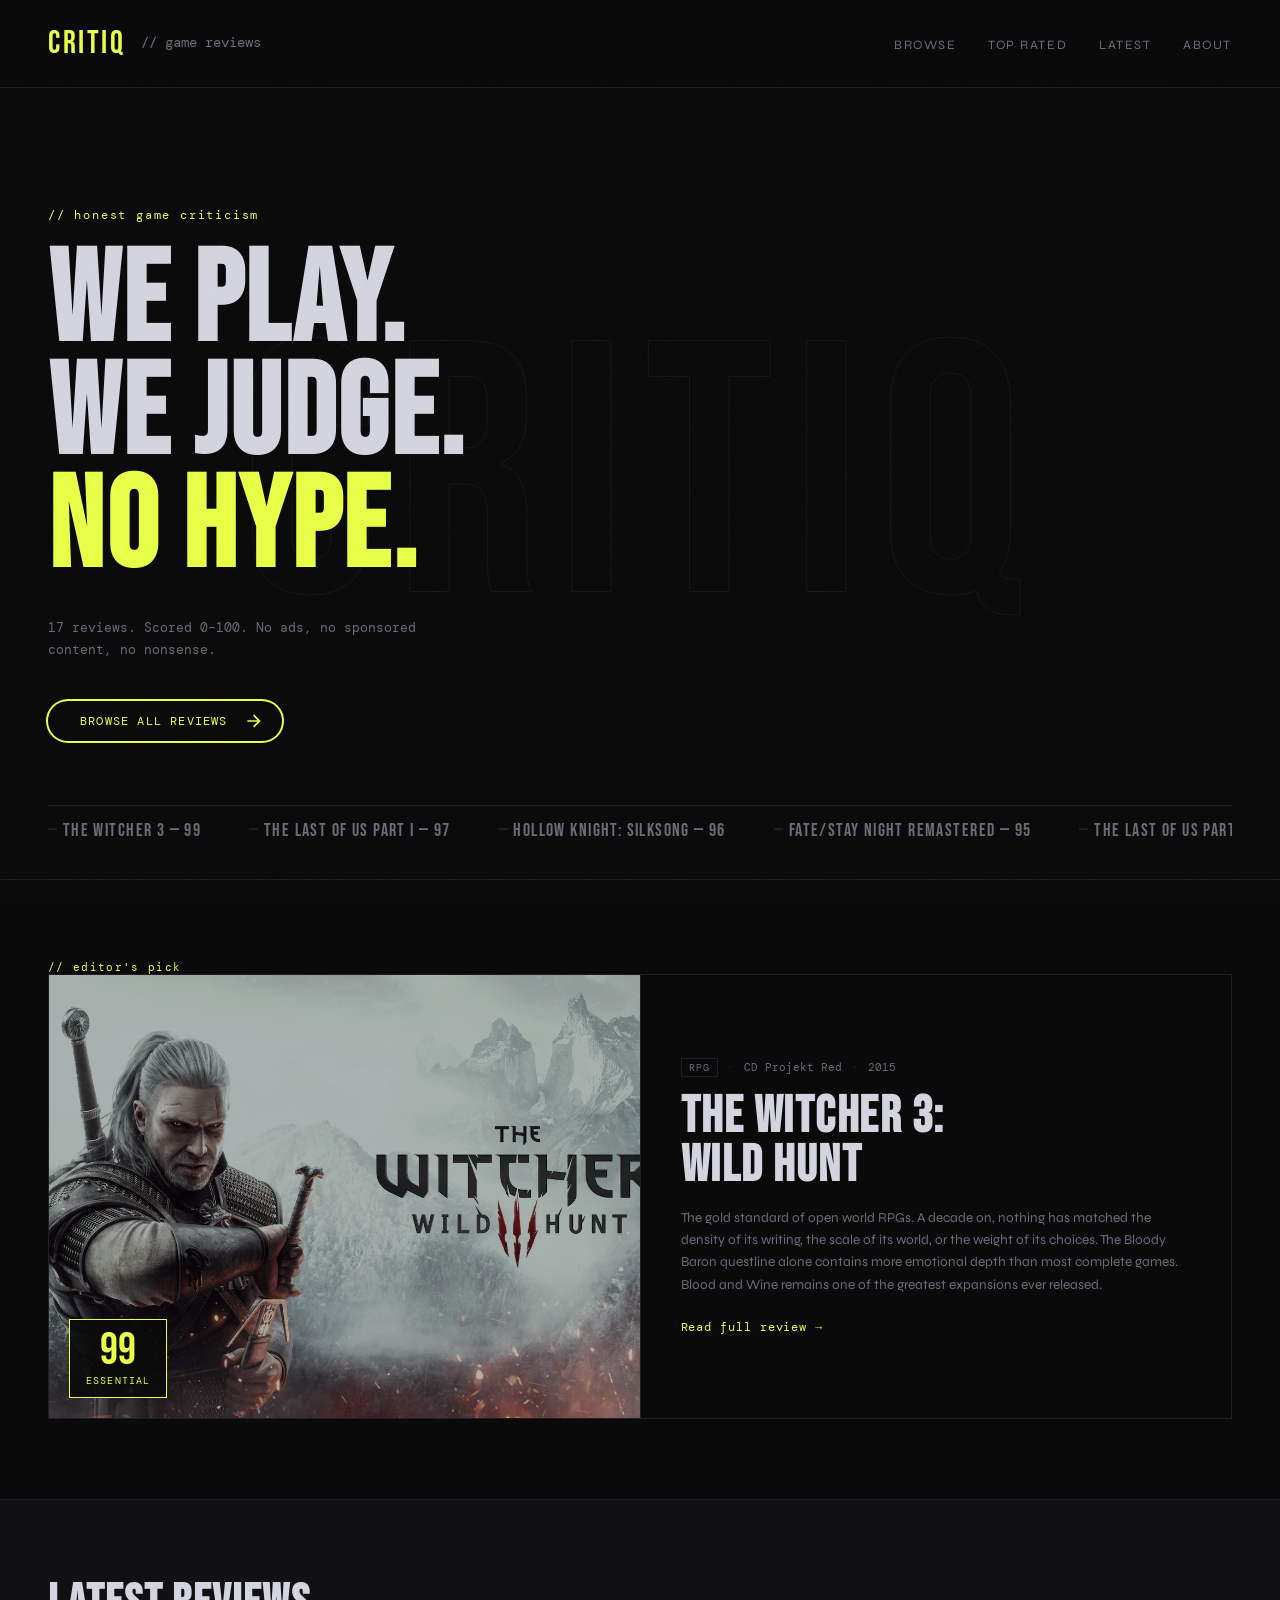
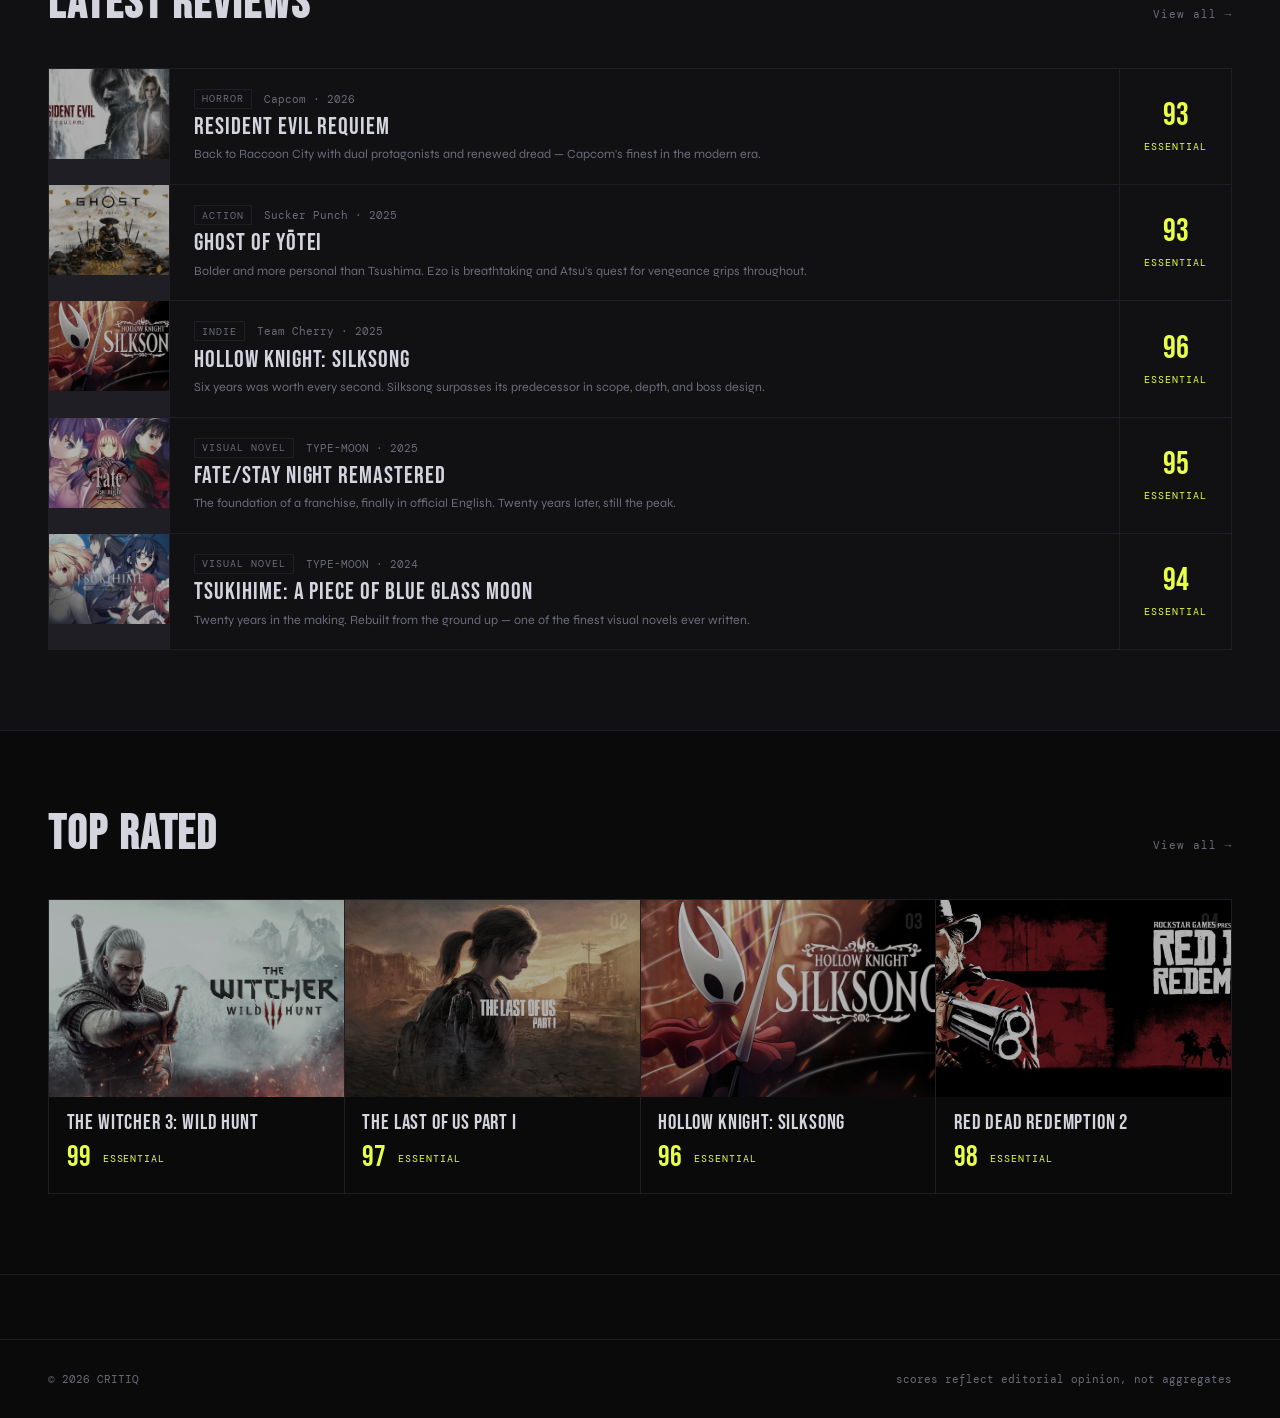
==== index.html @ df07ee08 "Initial Critiq upload" ====
<!DOCTYPE html>
<html lang="en">
<head>
  <meta charset="UTF-8" />
  <meta name="viewport" content="width=device-width, initial-scale=1.0" />
  <title>CRITIQ — Home</title>
  <link rel="preconnect" href="https://fonts.googleapis.com" />
  <link href="https://fonts.googleapis.com/css2?family=Bebas+Neue&family=DM+Mono:ital,wght@0,300;0,400;1,300&family=Syne:wght@400;700;800&display=swap" rel="stylesheet" />
  <link rel="stylesheet" href="css/style.css" />
  <link rel="stylesheet" href="css/home.css" />
</head>
<body>

  <nav>
    <a class="logo" href="index.html">CRITIQ <span>// game reviews</span></a>
    <ul class="nav-links">
      <li><a href="browse.html">Browse</a></li>
      <li><a href="top-rated.html">Top Rated</a></li>
      <li><a href="latest.html">Latest</a></li>
      <li><a href="about.html">About</a></li>
    </ul>
  </nav>

  <!-- HERO -->
  <section class="home-hero">
    <div class="hero-bg-text" aria-hidden="true">CRITIQ</div>
    <div class="hero-content">
      <p class="hero-eyebrow">// honest game criticism</p>
      <h1 class="hero-heading">
        WE PLAY.<br>
        WE JUDGE.<br>
        <em>NO HYPE.</em>
      </h1>
      <p class="hero-sub">17 reviews. Scored 0–100. No ads, no sponsored content, no nonsense.</p>
      <!-- Browse Button -->
    <a href="browse.html" class="animated-button">

    <svg viewBox="0 0 24 24" class="arr-2" xmlns="http://www.w3.org/2000/svg">
    <path d="M16.1716 10.9999L10.8076 5.63589L12.2218 4.22168L20 11.9999L12.2218 19.778L10.8076 18.3638L16.1716 12.9999H4V10.9999H16.1716Z"></path>
    </svg>

    <span class="text">Browse all reviews</span>

     <span class="circle"></span>

    <svg viewBox="0 0 24 24" class="arr-1" xmlns="http://www.w3.org/2000/svg">
    <path d="M16.1716 10.9999L10.8076 5.63589L12.2218 4.22168L20 11.9999L12.2218 19.778L10.8076 18.3638L16.1716 12.9999H4V10.9999H16.1716Z"></path>
    </svg>

  </a>
    </div>
    <div class="hero-ticker" aria-hidden="true">
      <div class="ticker-track">
        <span>THE WITCHER 3 — 99</span>
        <span>THE LAST OF US PART I — 97</span>
        <span>HOLLOW KNIGHT: SILKSONG — 96</span>
        <span>FATE/STAY NIGHT REMASTERED — 95</span>
        <span>THE LAST OF US PART II — 95</span>
        <span>TSUKIHIME: A PIECE OF BLUE GLASS MOON — 94</span>
        <span>GHOST OF YŌTEI — 93</span>
        <span>RESIDENT EVIL REQUIEM — 93</span>
        <span>UNCHARTED 4 — 93</span>
        <span>WITCH ON THE HOLY NIGHT — 92</span>
        <span>MARVEL'S SPIDER-MAN — 92</span>
        <span>GHOST OF TSUSHIMA — 91</span>
        <span>PERSONA 3 RELOAD — 91</span>
        <span>THE WITCHER 3 — 99</span>
        <span>THE LAST OF US PART I — 97</span>
        <span>HOLLOW KNIGHT: SILKSONG — 96</span>
        <span>FATE/STAY NIGHT REMASTERED — 95</span>
        <span>THE LAST OF US PART II — 95</span>
      </div>
    </div>
  </section>

  <!-- EDITOR'S PICK -->
  <section class="section">
    <div class="section-label">// editor's pick</div>
    <a class="featured-review" href="review.html?game=witcher3">
      <div class="featured-img">
        <img src="assets/images/banners/witcher3.jpg" alt="The Witcher 3" />
        <div class="featured-score-badge">
          <span class="badge-num">99</span>
          <span class="badge-label">Essential</span>
        </div>
      </div>
      <div class="featured-body">
        <div class="featured-meta">
          <span class="tag">RPG</span>
          <span class="dot">·</span>
          <span>CD Projekt Red</span>
          <span class="dot">·</span>
          <span>2015</span>
        </div>
        <h2 class="featured-title">The Witcher 3:<br>Wild Hunt</h2>
        <p class="featured-excerpt">
          The gold standard of open world RPGs. A decade on, nothing has matched the density of its writing, the scale of its world, or the weight of its choices. The Bloody Baron questline alone contains more emotional depth than most complete games. Blood and Wine remains one of the greatest expansions ever released.
        </p>
        <span class="read-full">Read full review →</span>
      </div>
    </a>
  </section>

  <!-- LATEST REVIEWS -->
  <section class="section section-dark">
    <div class="section-header">
      <h2 class="section-title">Latest Reviews</h2>
      <a class="section-link" href="browse.html">View all →</a>
    </div>
    <div class="latest-list">

      <a class="latest-item" href="review.html?game=re-requiem" style="--i:0">
        <div class="latest-img"><img src="assets/images/banners/re-requiem.jpg" alt="RE Requiem" loading="lazy" /></div>
        <div class="latest-body">
          <div class="latest-meta"><span class="tag">Horror</span><span>Capcom · 2026</span></div>
          <div class="latest-title">Resident Evil Requiem</div>
          <div class="latest-blurb">Back to Raccoon City with dual protagonists and renewed dread — Capcom's finest in the modern era.</div>
        </div>
        <div class="latest-score">
          <span style="font-family:var(--font-head);font-size:2rem;color:var(--accent);line-height:1;">93</span>
          <span class="verdict great" style="font-family:var(--font-mono);font-size:0.6rem;letter-spacing:0.1em;">Essential</span>
        </div>
      </a>

      <a class="latest-item" href="review.html?game=ghost-of-yotei" style="--i:1">
        <div class="latest-img"><img src="assets/images/banners/ghost-of-yotei.jpg" alt="Ghost of Yōtei" loading="lazy" /></div>
        <div class="latest-body">
          <div class="latest-meta"><span class="tag">Action</span><span>Sucker Punch · 2025</span></div>
          <div class="latest-title">Ghost of Yōtei</div>
          <div class="latest-blurb">Bolder and more personal than Tsushima. Ezo is breathtaking and Atsu's quest for vengeance grips throughout.</div>
        </div>
        <div class="latest-score">
          <span style="font-family:var(--font-head);font-size:2rem;color:var(--accent);line-height:1;">93</span>
          <span class="verdict great" style="font-family:var(--font-mono);font-size:0.6rem;letter-spacing:0.1em;">Essential</span>
        </div>
      </a>

      <a class="latest-item" href="review.html?game=silksong" style="--i:2">
        <div class="latest-img"><img src="assets/images/banners/silksong.jpg" alt="Silksong" loading="lazy" /></div>
        <div class="latest-body">
          <div class="latest-meta"><span class="tag">Indie</span><span>Team Cherry · 2025</span></div>
          <div class="latest-title">Hollow Knight: Silksong</div>
          <div class="latest-blurb">Six years was worth every second. Silksong surpasses its predecessor in scope, depth, and boss design.</div>
        </div>
        <div class="latest-score">
          <span style="font-family:var(--font-head);font-size:2rem;color:var(--accent);line-height:1;">96</span>
          <span class="verdict great" style="font-family:var(--font-mono);font-size:0.6rem;letter-spacing:0.1em;">Essential</span>
        </div>
      </a>

      <a class="latest-item" href="review.html?game=fate-stay-night" style="--i:3">
        <div class="latest-img"><img src="assets/images/banners/fate-stay-night.jpg" alt="Fate/stay night" loading="lazy" /></div>
        <div class="latest-body">
          <div class="latest-meta"><span class="tag">Visual Novel</span><span>TYPE-MOON · 2025</span></div>
          <div class="latest-title">Fate/stay night REMASTERED</div>
          <div class="latest-blurb">The foundation of a franchise, finally in official English. Twenty years later, still the peak.</div>
        </div>
        <div class="latest-score">
          <span style="font-family:var(--font-head);font-size:2rem;color:var(--accent);line-height:1;">95</span>
          <span class="verdict great" style="font-family:var(--font-mono);font-size:0.6rem;letter-spacing:0.1em;">Essential</span>
        </div>
      </a>

      <a class="latest-item" href="review.html?game=tsukihime" style="--i:4">
        <div class="latest-img"><img src="assets/images/banners/tsukihime.jpg" alt="Tsukihime" loading="lazy" /></div>
        <div class="latest-body">
          <div class="latest-meta"><span class="tag">Visual Novel</span><span>TYPE-MOON · 2024</span></div>
          <div class="latest-title">Tsukihime: A Piece of Blue Glass Moon</div>
          <div class="latest-blurb">Twenty years in the making. Rebuilt from the ground up — one of the finest visual novels ever written.</div>
        </div>
        <div class="latest-score">
          <span style="font-family:var(--font-head);font-size:2rem;color:var(--accent);line-height:1;">94</span>
          <span class="verdict great" style="font-family:var(--font-mono);font-size:0.6rem;letter-spacing:0.1em;">Essential</span>
        </div>
      </a>

    </div>
  </section>

  <!-- TOP RATED -->
  <section class="section">
    <div class="section-header">
      <h2 class="section-title">Top Rated</h2>
      <a class="section-link" href="browse.html">View all →</a>
    </div>
    <div class="top-grid">

      <a class="top-card" href="review.html?game=witcher3" style="--rank:1">
        <span class="rank-num">01</span>
        <div class="top-img"><img src="assets/images/banners/witcher3.jpg" alt="The Witcher 3" loading="lazy" /></div>
        <div class="top-body">
          <div class="top-title">The Witcher 3: Wild Hunt</div>
          <div class="top-score-row">
            <span style="font-family:var(--font-head);font-size:1.8rem;color:var(--accent);line-height:1;">99</span>
            <span class="verdict great" style="font-family:var(--font-mono);font-size:0.6rem;letter-spacing:0.1em;">Essential</span>
          </div>
        </div>
      </a>

      <a class="top-card" href="review.html?game=tlou1" style="--rank:2">
        <span class="rank-num">02</span>
        <div class="top-img"><img src="assets/images/banners/tlou1.jpg" alt="TLOU Part I" loading="lazy" /></div>
        <div class="top-body">
          <div class="top-title">The Last of Us Part I</div>
          <div class="top-score-row">
            <span style="font-family:var(--font-head);font-size:1.8rem;color:var(--accent);line-height:1;">97</span>
            <span class="verdict great" style="font-family:var(--font-mono);font-size:0.6rem;letter-spacing:0.1em;">Essential</span>
          </div>
        </div>
      </a>

      <a class="top-card" href="review.html?game=silksong" style="--rank:3">
        <span class="rank-num">03</span>
        <div class="top-img"><img src="assets/images/banners/silksong.jpg" alt="Silksong" loading="lazy" /></div>
        <div class="top-body">
          <div class="top-title">Hollow Knight: Silksong</div>
          <div class="top-score-row">
            <span style="font-family:var(--font-head);font-size:1.8rem;color:var(--accent);line-height:1;">96</span>
            <span class="verdict great" style="font-family:var(--font-mono);font-size:0.6rem;letter-spacing:0.1em;">Essential</span>
          </div>
        </div>
      </a>

      <a class="top-card" href="review.html?game=rdr2" style="--rank:4">
        <span class="rank-num">04</span>
        <div class="top-img"><img src="assets/images/banners/rdr2.jpg" alt="RDR2" loading="lazy" /></div>
        <div class="top-body">
          <div class="top-title">Red Dead Redemption 2</div>
          <div class="top-score-row">
            <span style="font-family:var(--font-head);font-size:1.8rem;color:var(--accent);line-height:1;">98</span>
            <span class="verdict great" style="font-family:var(--font-mono);font-size:0.6rem;letter-spacing:0.1em;">Essential</span>
          </div>
        </div>
      </a>

    </div>
  </section>

  <footer>
    <span>© 2026 CRITIQ</span>
    <span>scores reflect editorial opinion, not aggregates</span>
  </footer>

  <script src="js/home.js"></script>
</body>
</html>
---- css/style.css ----
/* ── RESET ── */
*, *::before, *::after { box-sizing: border-box; margin: 0; padding: 0; }

/* ── CSS VARIABLES (your theme lives here) ── */
:root {
  --bg:        #0a0a0b;
  --surface:   #111114;
  --border:    #1e1e24;
  --accent:    #e8ff47;
  --accent2:   #ff4d6d;
  --muted:     #3a3a44;
  --text:      #d4d4de;
  --text-dim:  #6b6b7a;
  --font-head: 'Bebas Neue', sans-serif;
  --font-ui:   'Syne', sans-serif;
  --font-mono: 'DM Mono', monospace;
}

html { scroll-behavior: smooth; }

body {
  background: var(--bg);
  color: var(--text);
  font-family: var(--font-ui);
  min-height: 100vh;
  overflow-x: hidden;
}

/* ── NOISE OVERLAY ── */
body::before {
  content: '';
  position: fixed;
  inset: 0;
  background-image: url("data:image/svg+xml,%3Csvg viewBox='0 0 256 256' xmlns='http://www.w3.org/2000/svg'%3E%3Cfilter id='n'%3E%3CfeTurbulence type='fractalNoise' baseFrequency='0.9' numOctaves='4' stitchTiles='stitch'/%3E%3C/filter%3E%3Crect width='100%25' height='100%25' filter='url(%23n)' opacity='0.04'/%3E%3C/svg%3E");
  pointer-events: none;
  z-index: 9999;
  opacity: 0.4;
}

/* ── NAV ── */
nav {
  display: flex;
  align-items: center;
  justify-content: space-between;
  padding: 1.5rem 3rem;
  border-bottom: 1px solid var(--border);
  position: sticky;
  top: 0;
  background: rgba(10,10,11,0.85);
  backdrop-filter: blur(12px);
  z-index: 100;
}

.logo {
  font-family: var(--font-head);
  font-size: 2rem;
  letter-spacing: 0.08em;
  color: var(--accent);
  text-decoration: none;
}

.logo span {
  color: var(--text-dim);
  font-size: 0.9rem;
  font-family: var(--font-mono);
  letter-spacing: 0;
  margin-left: 0.5rem;
  vertical-align: middle;
}

.nav-links {
  display: flex;
  gap: 2rem;
  list-style: none;
}

.nav-links a {
  color: var(--text-dim);
  text-decoration: none;
  font-size: 0.8rem;
  letter-spacing: 0.12em;
  text-transform: uppercase;
  transition: color 0.2s;
}

.nav-links a:hover { color: var(--accent); }

/* ── HERO STRIP ── */
.hero {
  max-width: 1400px;
  margin-left: auto;
  margin-right: auto;
  padding: 4rem 3rem 3rem;
  border-bottom: 1px solid var(--border);
  display: flex;
  align-items: flex-end;
  justify-content: space-between;
  gap: 2rem;
  animation: fadeUp 0.6s ease both;
}

.hero-title {
  font-family: var(--font-head);
  font-size: clamp(3.5rem, 8vw, 7rem);
  line-height: 0.9;
  letter-spacing: 0.02em;
}

.hero-title em {
  font-style: normal;
  color: var(--accent);
  display: block;
}

.hero-meta {
  text-align: right;
  font-family: var(--font-mono);
  font-size: 0.75rem;
  color: var(--text-dim);
  line-height: 1.8;
}

/* ── FILTER BAR ── */
.filter-bar {
  max-width: 1400px;
  margin-left: auto;
  margin-right: auto;
  padding: 1rem 3rem;
  border-bottom: 1px solid var(--border);
  display: flex;
  gap: 0.5rem;
  align-items: center;
  flex-wrap: wrap;
  animation: fadeUp 0.6s 0.1s ease both;
}

.filter-label {
  font-family: var(--font-mono);
  font-size: 0.7rem;
  color: var(--text-dim);
  margin-right: 0.5rem;
  letter-spacing: 0.1em;
}

.chip {
  padding: 0.35rem 0.9rem;
  border: 1px solid var(--border);
  border-radius: 2px;
  font-size: 0.72rem;
  font-family: var(--font-mono);
  letter-spacing: 0.08em;
  color: var(--text-dim);
  cursor: pointer;
  background: transparent;
  transition: all 0.15s;
  text-transform: uppercase;
}

.chip:hover { border-color: var(--accent); color: var(--accent); }
.chip.active { background: var(--accent); color: var(--bg); border-color: var(--accent); font-weight: bold; }

/* ── GAME GRID ── */
.grid-wrap {
  max-width: 1400px;
  margin-left: auto;
  margin-right: auto;
  padding: 2.5rem 3rem;
  animation: fadeUp 0.6s 0.2s ease both;
}

.game-grid {
  display: grid;
  grid-template-columns: repeat(auto-fill, minmax(280px, 1fr));
  gap: 1px;
  background: var(--border);
  border: 1px solid var(--border);
}

/* ── GAME CARD ── */
a.card {
  text-decoration: none;
  color: inherit;
  display: block;
}

.card {
  background: var(--bg);
  position: relative;
  overflow: hidden;
  cursor: pointer;
  transition: background 0.2s;
  opacity: 0;
  animation: fadeUp 0.5s ease forwards;
}

.card:hover { background: var(--surface); }
.card:hover .card-img img { transform: scale(1.04); filter: brightness(0.85) saturate(0.85); }
.card:hover .card-score { color: var(--bg); }
.card:hover .score-ring { background: var(--accent); }

.card-img {
  width: 100%;
  aspect-ratio: 16/9;
  overflow: hidden;
  position: relative;
}

.card-img img {
  width: 100%;
  height: 100%;
  object-fit: cover;
  display: block;
  transition: transform 0.4s ease, filter 0.4s ease;
  filter: brightness(0.75) saturate(0.7);
}

.genre-tag {
  position: absolute;
  top: 0.75rem;
  left: 0.75rem;
  font-family: var(--font-mono);
  font-size: 0.62rem;
  letter-spacing: 0.12em;
  text-transform: uppercase;
  background: rgba(10,10,11,0.8);
  border: 1px solid var(--border);
  padding: 0.2rem 0.5rem;
  color: var(--text-dim);
}

.card-body {
  padding: 1.1rem 1.25rem 1.25rem;
  display: flex;
  flex-direction: column;
  gap: 0.5rem;
}

.card-top {
  display: flex;
  justify-content: space-between;
  align-items: flex-start;
}

.card-title {
  font-family: var(--font-head);
  font-size: 1.45rem;
  letter-spacing: 0.04em;
  line-height: 1;
  flex: 1;
  padding-right: 0.5rem;
}

.score-ring {
  width: 42px;
  height: 42px;
  border-radius: 50%;
  border: 2px solid var(--accent);
  display: flex;
  align-items: center;
  justify-content: center;
  flex-shrink: 0;
  transition: background 0.2s;
}

.card-score {
  font-family: var(--font-head);
  font-size: 1.1rem;
  color: var(--accent);
  transition: color 0.2s;
}

.card-meta {
  display: flex;
  gap: 1rem;
  font-family: var(--font-mono);
  font-size: 0.68rem;
  color: var(--text-dim);
}

.card-blurb {
  font-size: 0.8rem;
  line-height: 1.55;
  color: var(--text-dim);
  display: -webkit-box;
  -webkit-line-clamp: 2;
  -webkit-box-orient: vertical;
  overflow: hidden;
}

.card-footer {
  display: flex;
  align-items: center;
  justify-content: space-between;
  padding-top: 0.5rem;
  border-top: 1px solid var(--border);
  margin-top: 0.25rem;
}

.verdict {
  font-family: var(--font-mono);
  font-size: 0.62rem;
  letter-spacing: 0.1em;
  text-transform: uppercase;
}

.verdict.great { color: var(--accent); }
.verdict.good  { color: #7eb8ff; }
.verdict.mid   { color: #ffaa44; }
.verdict.poor  { color: var(--accent2); }

.read-link {
  font-family: var(--font-mono);
  font-size: 0.65rem;
  color: var(--text-dim);
  text-decoration: none;
  letter-spacing: 0.08em;
  transition: color 0.15s;
}

.read-link:hover { color: var(--accent); }

/* ── FEATURED CARD ── */
.card.featured { grid-column: span 2; }
.card.featured .card-img { aspect-ratio: 21/9; }
.card.featured .card-title { font-size: 2.2rem; }
.card.featured .card-blurb { -webkit-line-clamp: 3; }

/* ── EMPTY STATE ── */
.empty {
  display: none;
  grid-column: 1 / -1;
  padding: 4rem;
  text-align: center;
  font-family: var(--font-mono);
  color: var(--text-dim);
  font-size: 0.85rem;
  background: var(--bg);
}

/* ── FOOTER ── */
footer {
  margin-top: 4rem;
  padding: 2rem 3rem;
  border-top: 1px solid var(--border);
  display: flex;
  justify-content: space-between;
  font-family: var(--font-mono);
  font-size: 0.68rem;
  color: var(--text-dim);
}

/* ── ANIMATIONS ── */
@keyframes fadeUp {
  from { opacity: 0; transform: translateY(18px); }
  to   { opacity: 1; transform: translateY(0); }
}

/* ── SCROLLBAR ── */
::-webkit-scrollbar { width: 6px; }
::-webkit-scrollbar-track { background: var(--bg); }
::-webkit-scrollbar-thumb { background: var(--muted); border-radius: 3px; }

/* ── RESPONSIVE ── */
@media (max-width: 640px) {
  nav { padding: 1rem 1.25rem; }
  .hero { padding: 2.5rem 1.25rem 2rem; flex-direction: column; align-items: flex-start; }
  .filter-bar { padding: 1rem 1.25rem; }
  .grid-wrap { padding: 1.5rem 1.25rem; }
  .card.featured { grid-column: span 1; }
  footer { padding: 1.5rem 1.25rem; flex-direction: column; gap: 0.5rem; }
}
---- css/home.css ----
/* ============================================
   home.css — styles specific to home.html
   Shared base styles live in css/style.css
   ============================================ */

/* ── HERO ── */
.home-hero {
  position: relative;
  min-height: 88vh;
  display: flex;
  flex-direction: column;
  justify-content: center;
  padding: 6rem 3rem 0;
  border-bottom: 1px solid var(--border);
  overflow: hidden;
}

/* Giant background text watermark */
.hero-bg-text {
  position: absolute;
  top: 50%;
  left: 50%;
  transform: translate(-50%, -50%);
  font-family: var(--font-head);
  font-size: clamp(12rem, 28vw, 26rem);
  color: transparent;
  -webkit-text-stroke: 1px var(--border);
  pointer-events: none;
  user-select: none;
  white-space: nowrap;
  letter-spacing: 0.05em;
  opacity: 0.6;
}

.hero-content {
  position: relative;
  z-index: 2;
  max-width: 700px;
  animation: fadeUp 0.7s ease both;
}

.hero-eyebrow {
  font-family: var(--font-mono);
  font-size: 0.75rem;
  color: var(--accent);
  letter-spacing: 0.15em;
  margin-bottom: 1.5rem;
}

.hero-heading {
  font-family: var(--font-head);
  font-size: clamp(4rem, 10vw, 9rem);
  line-height: 0.88;
  letter-spacing: 0.02em;
  margin-bottom: 2rem;
}

.hero-heading em {
  font-style: normal;
  color: var(--accent);
}

.hero-sub {
  font-family: var(--font-mono);
  font-size: 0.8rem;
  color: var(--text-dim);
  line-height: 1.7;
  max-width: 420px;
  margin-bottom: 2.5rem;
}

.hero-cta {
  display: inline-block;
  padding: 0.75rem 1.75rem;
  border: 1px solid var(--accent);
  color: var(--accent);
  font-family: var(--font-mono);
  font-size: 0.75rem;
  letter-spacing: 0.1em;
  text-decoration: none;
  text-transform: uppercase;
  transition: background 0.2s, color 0.2s;
}

.hero-cta:hover {
  background: var(--accent);
  color: var(--bg);
}

/* Scrolling ticker at the bottom of the hero */
.hero-ticker {
  position: relative;
  z-index: 2;
  margin-top: 4rem;
  border-top: 1px solid var(--border);
  padding: 0.9rem 0;
  overflow: hidden;
  white-space: nowrap;
}

.ticker-track {
  display: inline-flex;
  gap: 3rem;
  animation: ticker 28s linear infinite;
  font-family: var(--font-head);
  font-size: 1.1rem;
  letter-spacing: 0.08em;
  color: var(--text-dim);
}

.ticker-track span::before {
  content: '— ';
  color: var(--border);
}

@keyframes ticker {
  from { transform: translateX(0); }
  to   { transform: translateX(-50%); }
}

/* ── SECTIONS ── */
.section {
  padding: 5rem 3rem;
  border-bottom: 1px solid var(--border);
  max-width: 1400px;
  margin-left: auto;
  margin-right: auto;
}

.section-dark {
  background: var(--surface);
}

.section-header {
  display: flex;
  align-items: baseline;
  gap: 1.25rem;
  margin-bottom: 2.5rem;
  flex-wrap: wrap;
}

.section-label {
  font-family: var(--font-mono);
  font-size: 0.7rem;
  color: var(--accent);
  letter-spacing: 0.12em;
}

.section-title {
  font-family: var(--font-head);
  font-size: clamp(2rem, 4vw, 3rem);
  letter-spacing: 0.04em;
  line-height: 1;
  flex: 1;
}

.section-link {
  font-family: var(--font-mono);
  font-size: 0.7rem;
  color: var(--text-dim);
  text-decoration: none;
  letter-spacing: 0.08em;
  margin-left: auto;
  transition: color 0.15s;
}

.section-link:hover { color: var(--accent); }

/* ── FEATURED REVIEW ── */
.featured-review {
  text-decoration: none;
  color: inherit;
  display: grid;
  grid-template-columns: 1fr 1fr;
  gap: 1px;
  background: var(--border);
  border: 1px solid var(--border);
  animation: fadeUp 0.6s 0.15s ease both;
  opacity: 0;
  animation-fill-mode: forwards;
}

.featured-img {
  position: relative;
  aspect-ratio: 4/3;
  overflow: hidden;
}

.featured-img img {
  width: 100%;
  height: 100%;
  object-fit: cover;
  filter: brightness(0.7) saturate(0.6);
  transition: filter 0.4s, transform 0.4s;
}

.featured-review:hover .featured-img img {
  filter: brightness(0.8) saturate(0.8);
  transform: scale(1.02);
}

.featured-score-badge {
  position: absolute;
  bottom: 1.25rem;
  left: 1.25rem;
  display: flex;
  flex-direction: column;
  align-items: center;
  background: rgba(10,10,11,0.9);
  border: 1px solid var(--accent);
  padding: 0.6rem 1rem;
}

.badge-num {
  font-family: var(--font-head);
  font-size: 2.8rem;
  color: var(--accent);
  line-height: 1;
}

.badge-label {
  font-family: var(--font-mono);
  font-size: 0.6rem;
  letter-spacing: 0.12em;
  text-transform: uppercase;
  color: var(--accent);
}

.featured-body {
  background: var(--bg);
  padding: 2.5rem;
  display: flex;
  flex-direction: column;
  gap: 1rem;
  justify-content: center;
}

.featured-meta {
  display: flex;
  align-items: center;
  gap: 0.6rem;
  font-family: var(--font-mono);
  font-size: 0.7rem;
  color: var(--text-dim);
}

.dot { color: var(--border); }

.tag {
  font-family: var(--font-mono);
  font-size: 0.62rem;
  letter-spacing: 0.1em;
  text-transform: uppercase;
  border: 1px solid var(--border);
  padding: 0.15rem 0.45rem;
  color: var(--text-dim);
}

.featured-title {
  font-family: var(--font-head);
  font-size: clamp(2.5rem, 4vw, 4rem);
  letter-spacing: 0.03em;
  line-height: 0.95;
}

.featured-excerpt {
  font-size: 0.85rem;
  line-height: 1.65;
  color: var(--text-dim);
}

.read-full {
  display: inline-block;
  margin-top: 0.5rem;
  font-family: var(--font-mono);
  font-size: 0.72rem;
  color: var(--accent);
  text-decoration: none;
  letter-spacing: 0.08em;
  transition: opacity 0.15s;
}

.read-full:hover { opacity: 0.7; }

/* ── LATEST REVIEWS (list layout) ── */
.latest-list {
  display: flex;
  flex-direction: column;
  border: 1px solid var(--border);
}

.latest-item {
  text-decoration: none;
  color: inherit;
  display: grid;
  grid-template-columns: 120px 1fr auto;
  gap: 1px;
  background: var(--border);
  border-bottom: 1px solid var(--border);
  transition: background 0.2s;
  opacity: 0;
  animation: fadeUp 0.5s ease forwards;
}

.latest-item:last-child { border-bottom: none; }
.latest-item:hover { background: var(--muted); }

.latest-img {
  aspect-ratio: 4/3;
  overflow: hidden;
  background: var(--surface);
}

.latest-img img {
  width: 100%;
  height: 100%;
  object-fit: cover;
  filter: brightness(0.7) saturate(0.6);
  transition: filter 0.3s, transform 0.3s;
  display: block;
}

.latest-item:hover .latest-img img {
  filter: brightness(0.9) saturate(0.9);
  transform: scale(1.05);
}

.latest-body {
  background: var(--surface);
  padding: 1.25rem 1.5rem;
  display: flex;
  flex-direction: column;
  gap: 0.4rem;
  justify-content: center;
}

.latest-meta {
  display: flex;
  gap: 0.75rem;
  align-items: center;
  font-family: var(--font-mono);
  font-size: 0.68rem;
  color: var(--text-dim);
}

.latest-title {
  font-family: var(--font-head);
  font-size: 1.5rem;
  letter-spacing: 0.04em;
  line-height: 1;
}

.latest-blurb {
  font-size: 0.78rem;
  line-height: 1.5;
  color: var(--text-dim);
  display: -webkit-box;
  -webkit-line-clamp: 2;
  -webkit-box-orient: vertical;
  overflow: hidden;
}

.latest-score {
  background: var(--surface);
  padding: 1.25rem 1.5rem;
  display: flex;
  flex-direction: column;
  align-items: center;
  justify-content: center;
  gap: 0.5rem;
  min-width: 90px;
}

/* ── TOP RATED GRID ── */
.top-grid {
  display: grid;
  grid-template-columns: repeat(4, 1fr);
  gap: 1px;
  background: var(--border);
  border: 1px solid var(--border);
}

.top-card {
  text-decoration: none;
  color: inherit;
  background: var(--bg);
  position: relative;
  overflow: hidden;
  transition: background 0.2s;
  opacity: 0;
  animation: fadeUp 0.5s ease forwards;
  animation-delay: calc(var(--rank) * 0.08s + 0.1s);
}

.top-card:hover { background: var(--surface); }
.top-card:hover .top-img img { transform: scale(1.05); filter: brightness(0.85) saturate(0.8); }

.rank-num {
  position: absolute;
  top: 0.75rem;
  right: 0.75rem;
  font-family: var(--font-head);
  font-size: 1.4rem;
  color: rgba(255,255,255,0.12);
  line-height: 1;
  z-index: 2;
}

.top-img {
  aspect-ratio: 3/2;
  overflow: hidden;
}

.top-img img {
  width: 100%;
  height: 100%;
  object-fit: cover;
  display: block;
  filter: brightness(0.7) saturate(0.6);
  transition: transform 0.4s ease, filter 0.4s ease;
}

.top-body {
  padding: 1rem 1.1rem 1.25rem;
  display: flex;
  flex-direction: column;
  gap: 0.45rem;
}

.top-title {
  font-family: var(--font-head);
  font-size: 1.3rem;
  letter-spacing: 0.04em;
  line-height: 1;
}

.top-score-row {
  display: flex;
  align-items: center;
  gap: 0.75rem;
  margin-top: 0.2rem;
}

/* ── RESPONSIVE ── */
@media (max-width: 900px) {
  .featured-review { grid-template-columns: 1fr; }
  .featured-img { aspect-ratio: 16/9; }
  .top-grid { grid-template-columns: repeat(2, 1fr); }
}

@media (max-width: 640px) {
  .home-hero { padding: 5rem 1.25rem 0; min-height: 70vh; }
  .section { padding: 3rem 1.25rem; }
  .latest-item { grid-template-columns: 90px 1fr; }
  .latest-score { display: none; }
  .top-grid { grid-template-columns: repeat(2, 1fr); }
}
/* ===== Animated Browse Button ===== */

.animated-button {
  position: relative;
  display: inline-flex;
  align-items: center;
  justify-content: center;
  gap: 6px;
  padding: 0.75rem 2rem;
  border-radius: 999px;
  font-family: var(--font-mono);
  font-size: 0.75rem;
  letter-spacing: 0.1em;
  text-transform: uppercase;
  color: var(--accent);
  background: transparent;
  box-shadow: 0 0 0 2px var(--accent);
  overflow: hidden;
  cursor: pointer;
  text-decoration: none;
  transition: all 0.6s cubic-bezier(0.23,1,0.32,1);
}

/* arrows */
.animated-button svg {
  position: absolute;
  width: 20px;
  fill: var(--accent);
  transition: all 0.8s cubic-bezier(0.23,1,0.32,1);
}

.animated-button .arr-1 {
  right: 18px;
}

.animated-button .arr-2 {
  left: -18%;
}

/* expanding circle */
.animated-button .circle {
  position: absolute;
  top: 50%;
  left: 50%;
  transform: translate(-50%, -50%);
  width: 20px;
  height: 20px;
  background: var(--accent);
  border-radius: 50%;
  opacity: 0;
  transition: all 0.8s cubic-bezier(0.23,1,0.32,1);
}

/* text movement */
.animated-button .text {
  position: relative;
  z-index: 2;
  padding-right: 22px;
  transition: transform 0.8s cubic-bezier(0.23,1,0.32,1);
}

/* hover animation */
.animated-button:hover {
  color: var(--bg);
  border-radius: 12px;
  box-shadow: 0 0 0 12px transparent;
}

.animated-button:hover .arr-1 {
  right: -25%;
}

.animated-button:hover .arr-2 {
  left: 12px;
}

.animated-button:hover svg {
  fill: var(--bg);
}

.animated-button:hover .circle {
  width: 240px;
  height: 240px;
  opacity: 1;
}

/* click */
.animated-button:active {
  transform: scale(0.95);
  box-shadow: 0 0 0 4px var(--accent);
}
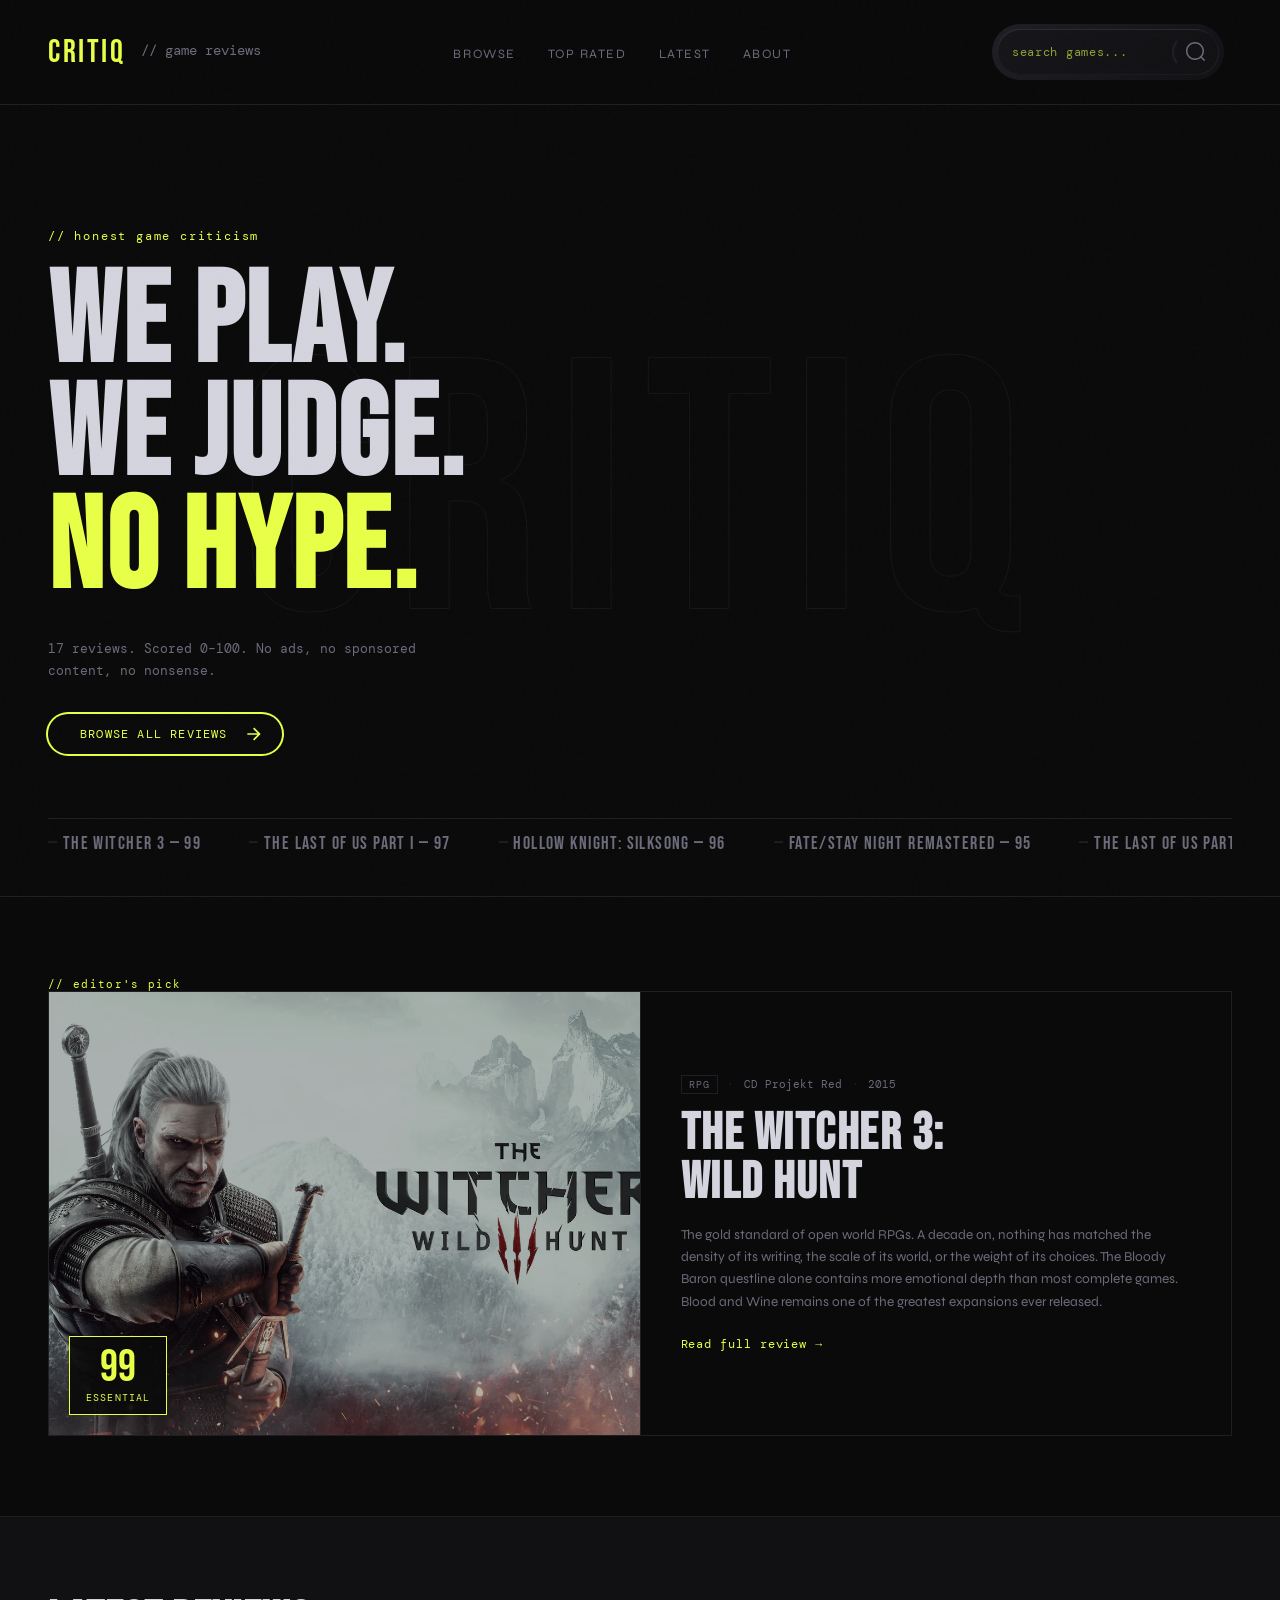
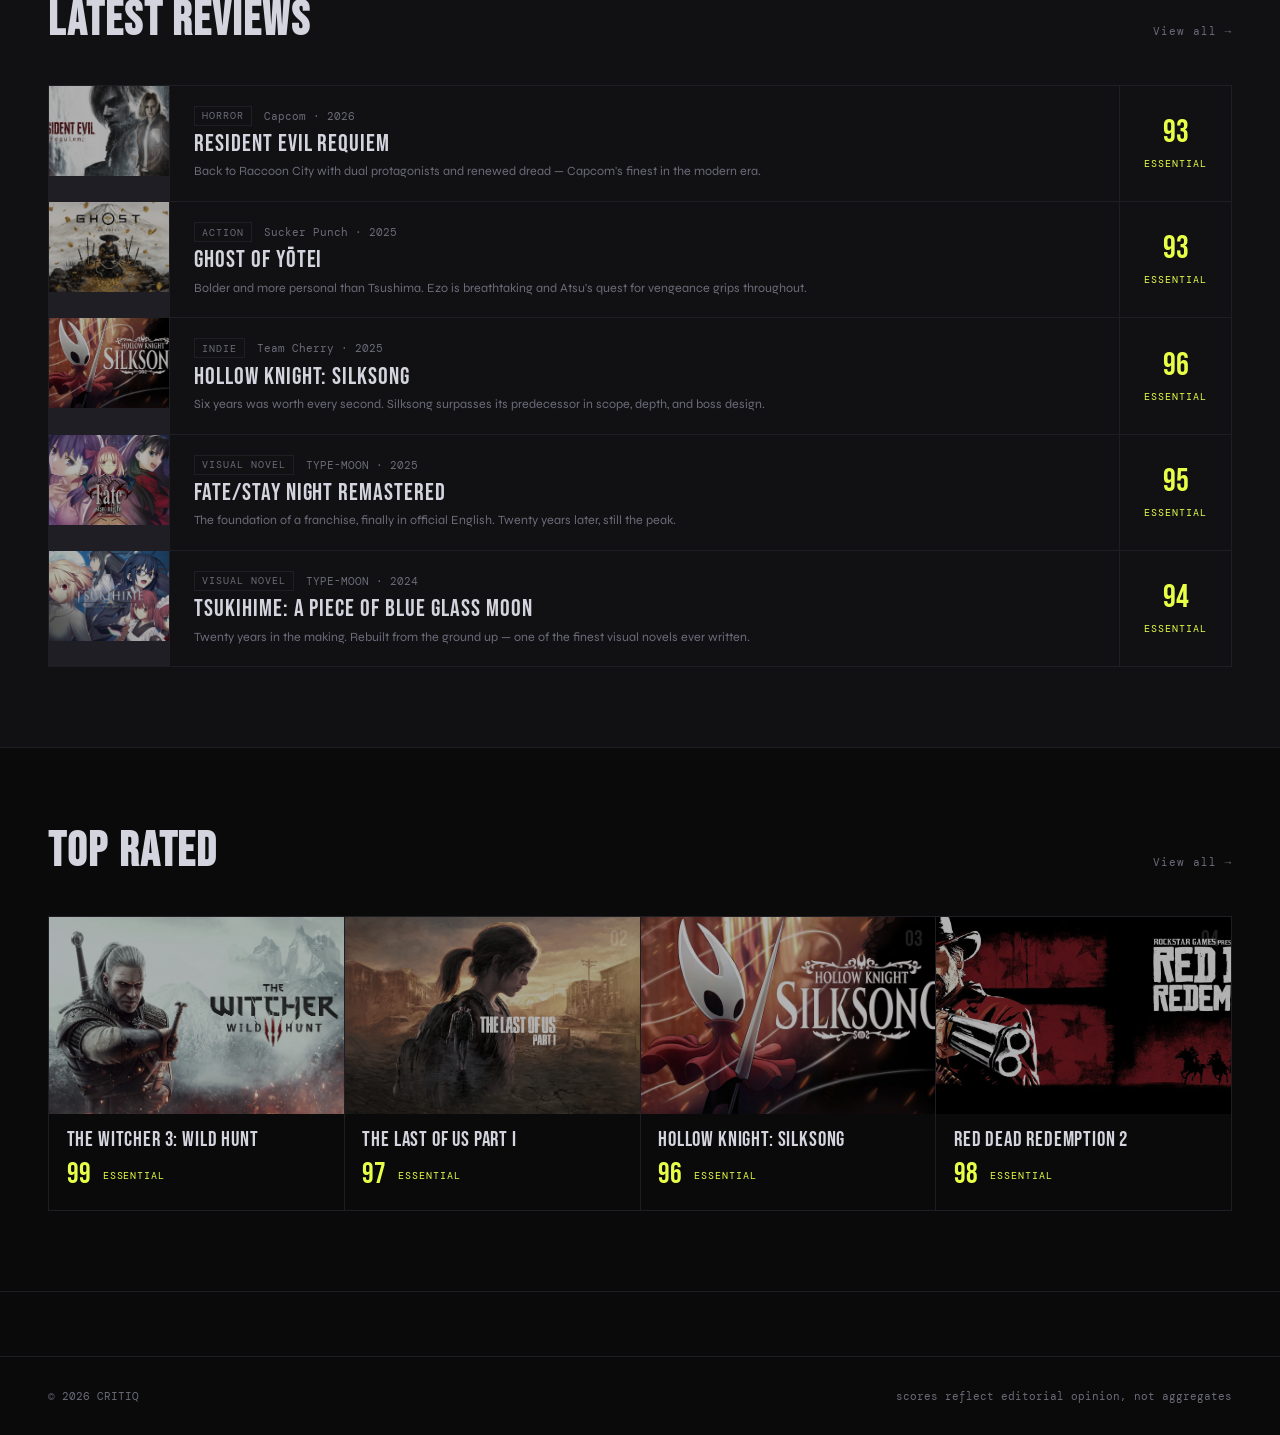
==== commit cd535457: "add search, top-rated, latest, lightbox, button animations" ====
--- a/index.html
+++ b/index.html
@@ -3,7 +3,7 @@
 <head>
   <meta charset="UTF-8" />
   <meta name="viewport" content="width=device-width, initial-scale=1.0" />
-  <title>CRITIQ — Home</title>
+  <title>CRITIQ — Game Reviews</title>
   <link rel="preconnect" href="https://fonts.googleapis.com" />
   <link href="https://fonts.googleapis.com/css2?family=Bebas+Neue&family=DM+Mono:ital,wght@0,300;0,400;1,300&family=Syne:wght@400;700;800&display=swap" rel="stylesheet" />
   <link rel="stylesheet" href="css/style.css" />
@@ -19,6 +19,19 @@
       <li><a href="latest.html">Latest</a></li>
       <li><a href="about.html">About</a></li>
     </ul>
+        <div class="search-wrap">
+      <div class="container">
+        <div class="search-container">
+          <input class="search-input" type="text" placeholder="search games..." autocomplete="off" />
+          <svg viewBox="0 0 24 24" class="search__icon">
+            <g>
+              <path d="M21.53 20.47l-3.66-3.66C19.195 15.24 20 13.214 20 11c0-4.97-4.03-9-9-9s-9 4.03-9 9 4.03 9 9 9c2.215 0 4.24-.804 5.808-2.13l3.66 3.66c.147.146.34.22.53.22s.385-.073.53-.22c.295-.293.295-.767.002-1.06zM3.5 11c0-4.135 3.365-7.5 7.5-7.5s7.5 3.365 7.5 7.5-3.365 7.5-7.5 7.5-7.5-3.365-7.5-7.5z"></path>
+            </g>
+          </svg>
+        </div>
+      </div>
+      <div class="search-results"></div>
+    </div>
   </nav>
 
   <!-- HERO -->
@@ -32,22 +45,16 @@
         <em>NO HYPE.</em>
       </h1>
       <p class="hero-sub">17 reviews. Scored 0–100. No ads, no sponsored content, no nonsense.</p>
-      <!-- Browse Button -->
-    <a href="browse.html" class="animated-button">
-
-    <svg viewBox="0 0 24 24" class="arr-2" xmlns="http://www.w3.org/2000/svg">
-    <path d="M16.1716 10.9999L10.8076 5.63589L12.2218 4.22168L20 11.9999L12.2218 19.778L10.8076 18.3638L16.1716 12.9999H4V10.9999H16.1716Z"></path>
-    </svg>
-
-    <span class="text">Browse all reviews</span>
-
-     <span class="circle"></span>
-
-    <svg viewBox="0 0 24 24" class="arr-1" xmlns="http://www.w3.org/2000/svg">
-    <path d="M16.1716 10.9999L10.8076 5.63589L12.2218 4.22168L20 11.9999L12.2218 19.778L10.8076 18.3638L16.1716 12.9999H4V10.9999H16.1716Z"></path>
-    </svg>
-
-  </a>
+      <a href="browse.html" class="animated-button">
+      <svg viewBox="0 0 24 24" class="arr-2" xmlns="http://www.w3.org/2000/svg">
+        <path d="M16.1716 10.9999L10.8076 5.63589L12.2218 4.22168L20 11.9999L12.2218 19.778L10.8076 18.3638L16.1716 12.9999H4V10.9999H16.1716Z"></path>
+      </svg>
+      <span class="text">Browse all reviews</span>
+      <span class="circle"></span>
+      <svg viewBox="0 0 24 24" class="arr-1" xmlns="http://www.w3.org/2000/svg">
+        <path d="M16.1716 10.9999L10.8076 5.63589L12.2218 4.22168L20 11.9999L12.2218 19.778L10.8076 18.3638L16.1716 12.9999H4V10.9999H16.1716Z"></path>
+      </svg>
+    </a>
     </div>
     <div class="hero-ticker" aria-hidden="true">
       <div class="ticker-track">
@@ -242,5 +249,7 @@
   </footer>
 
   <script src="js/home.js"></script>
+  <script src="js/games.js"></script>
+  <script src="js/search.js"></script>
 </body>
 </html>
--- a/css/style.css
+++ b/css/style.css
@@ -368,4 +368,191 @@
   .grid-wrap { padding: 1.5rem 1.25rem; }
   .card.featured { grid-column: span 1; }
   footer { padding: 1.5rem 1.25rem; flex-direction: column; gap: 0.5rem; }
+}
+
+/* ── SEARCH ── */
+.search-wrap {
+  position: relative;
+  display: flex;
+  align-items: center;
+  margin: 0 0.5rem;
+}
+
+.container {
+  position: relative;
+  background: linear-gradient(135deg, #1e1e24 0%, #111114 100%);
+  border-radius: 1000px;
+  padding: 6px;
+  display: grid;
+  place-content: center;
+  z-index: 0;
+  max-width: 260px;
+  margin: 0;
+}
+
+.search-container {
+  position: relative;
+  width: 100%;
+  border-radius: 50px;
+  background: linear-gradient(135deg, #16161a 0%, #111114 100%);
+  padding: 4px;
+  display: flex;
+  align-items: center;
+}
+
+.search-container::after,
+.search-container::before {
+  content: "";
+  width: 100%;
+  height: 100%;
+  border-radius: inherit;
+  position: absolute;
+}
+
+.search-container::before {
+  top: -1px;
+  left: -1px;
+  background: linear-gradient(0deg, #1e1e24 0%, #2a2a34 100%);
+  z-index: -1;
+}
+
+.search-container::after {
+  bottom: -1px;
+  right: -1px;
+  background: linear-gradient(0deg, #1a1a20 0%, #1e1e28 100%);
+  box-shadow: none;
+  z-index: -2;
+}
+
+.search-input {
+  padding: 7px 10px;
+  width: 170px;
+  background: linear-gradient(135deg, #16161a 0%, #111114 100%);
+  border: none;
+  color: var(--text);
+  font-family: var(--font-mono);
+  font-size: 0.72rem;
+  letter-spacing: 0.06em;
+  border-radius: 50px;
+  transition: background 0.2s;
+}
+
+.search-input:focus {
+  outline: none;
+  background: linear-gradient(135deg, #1e1e28 0%, #16161a 100%);
+}
+
+.search-input::placeholder {
+  color: var(--accent);
+  opacity: 0.6;
+}
+
+.search__icon {
+  width: 36px;
+  aspect-ratio: 1;
+  border-left: 2px solid var(--border);
+  border-top: 3px solid transparent;
+  border-bottom: 3px solid transparent;
+  border-radius: 50%;
+  padding-left: 10px;
+  margin-right: 6px;
+  cursor: pointer;
+  flex-shrink: 0;
+  transition: border-left-color 0.2s;
+}
+
+.search__icon:hover {
+  border-left-color: var(--accent);
+}
+
+.search__icon path {
+  fill: var(--text-dim);
+  transition: fill 0.2s;
+}
+
+.search__icon:hover path {
+  fill: var(--accent);
+}
+
+/* ── SEARCH RESULTS DROPDOWN ── */
+.search-results {
+  position: absolute;
+  top: calc(100% + 0.75rem);
+  right: 0;
+  width: 320px;
+  background: var(--surface);
+  border: 1px solid var(--border);
+  z-index: 999;
+  display: none;
+  flex-direction: column;
+  max-height: 400px;
+  overflow-y: auto;
+}
+
+.search-results.visible {
+  display: flex;
+}
+
+.search-result-item {
+  display: grid;
+  grid-template-columns: 60px 1fr auto;
+  border-bottom: 1px solid var(--border);
+  text-decoration: none;
+  color: inherit;
+  transition: background 0.15s;
+}
+
+.search-result-item:last-child { border-bottom: none; }
+.search-result-item:hover { background: var(--muted); }
+
+.search-result-img {
+  width: 60px;
+  height: 45px;
+  overflow: hidden;
+}
+
+.search-result-img img {
+  width: 100%;
+  height: 100%;
+  object-fit: cover;
+  filter: brightness(0.8) saturate(0.7);
+}
+
+.search-result-info {
+  padding: 0.5rem 0.75rem;
+  display: flex;
+  flex-direction: column;
+  justify-content: center;
+  gap: 0.2rem;
+}
+
+.search-result-title {
+  font-family: var(--font-head);
+  font-size: 1rem;
+  letter-spacing: 0.04em;
+  line-height: 1;
+}
+
+.search-result-meta {
+  font-family: var(--font-mono);
+  font-size: 0.6rem;
+  color: var(--text-dim);
+  letter-spacing: 0.06em;
+}
+
+.search-result-score {
+  font-family: var(--font-head);
+  font-size: 1.4rem;
+  color: var(--accent);
+  padding: 0 0.75rem;
+  display: flex;
+  align-items: center;
+}
+
+.search-empty {
+  padding: 1rem;
+  font-family: var(--font-mono);
+  font-size: 0.72rem;
+  color: var(--text-dim);
+  text-align: center;
 }
--- a/css/home.css
+++ b/css/home.css
@@ -66,7 +66,7 @@
   color: var(--text-dim);
   line-height: 1.7;
   max-width: 420px;
-  margin-bottom: 2.5rem;
+  margin-bottom: 1rem;
 }
 
 .hero-cta {
@@ -455,8 +455,18 @@
   .latest-score { display: none; }
   .top-grid { grid-template-columns: repeat(2, 1fr); }
 }
-/* ===== Animated Browse Button ===== */
-
+
+
+
+
+
+
+
+
+
+
+
+/* ── BROWSE BUTTON ── */
 .animated-button {
   position: relative;
   display: inline-flex;
@@ -476,9 +486,9 @@
   cursor: pointer;
   text-decoration: none;
   transition: all 0.6s cubic-bezier(0.23,1,0.32,1);
-}
-
-/* arrows */
+  margin-top: 1rem;
+}
+
 .animated-button svg {
   position: absolute;
   width: 20px;
@@ -486,15 +496,9 @@
   transition: all 0.8s cubic-bezier(0.23,1,0.32,1);
 }
 
-.animated-button .arr-1 {
-  right: 18px;
-}
-
-.animated-button .arr-2 {
-  left: -18%;
-}
-
-/* expanding circle */
+.animated-button .arr-1 { right: 18px; }
+.animated-button .arr-2 { left: -18%; }
+
 .animated-button .circle {
   position: absolute;
   top: 50%;
@@ -508,7 +512,6 @@
   transition: all 0.8s cubic-bezier(0.23,1,0.32,1);
 }
 
-/* text movement */
 .animated-button .text {
   position: relative;
   z-index: 2;
@@ -516,24 +519,15 @@
   transition: transform 0.8s cubic-bezier(0.23,1,0.32,1);
 }
 
-/* hover animation */
 .animated-button:hover {
   color: var(--bg);
   border-radius: 12px;
   box-shadow: 0 0 0 12px transparent;
 }
 
-.animated-button:hover .arr-1 {
-  right: -25%;
-}
-
-.animated-button:hover .arr-2 {
-  left: 12px;
-}
-
-.animated-button:hover svg {
-  fill: var(--bg);
-}
+.animated-button:hover .arr-1 { right: -25%; }
+.animated-button:hover .arr-2 { left: 12px; }
+.animated-button:hover svg { fill: var(--bg); }
 
 .animated-button:hover .circle {
   width: 240px;
@@ -541,7 +535,6 @@
   opacity: 1;
 }
 
-/* click */
 .animated-button:active {
   transform: scale(0.95);
   box-shadow: 0 0 0 4px var(--accent);
